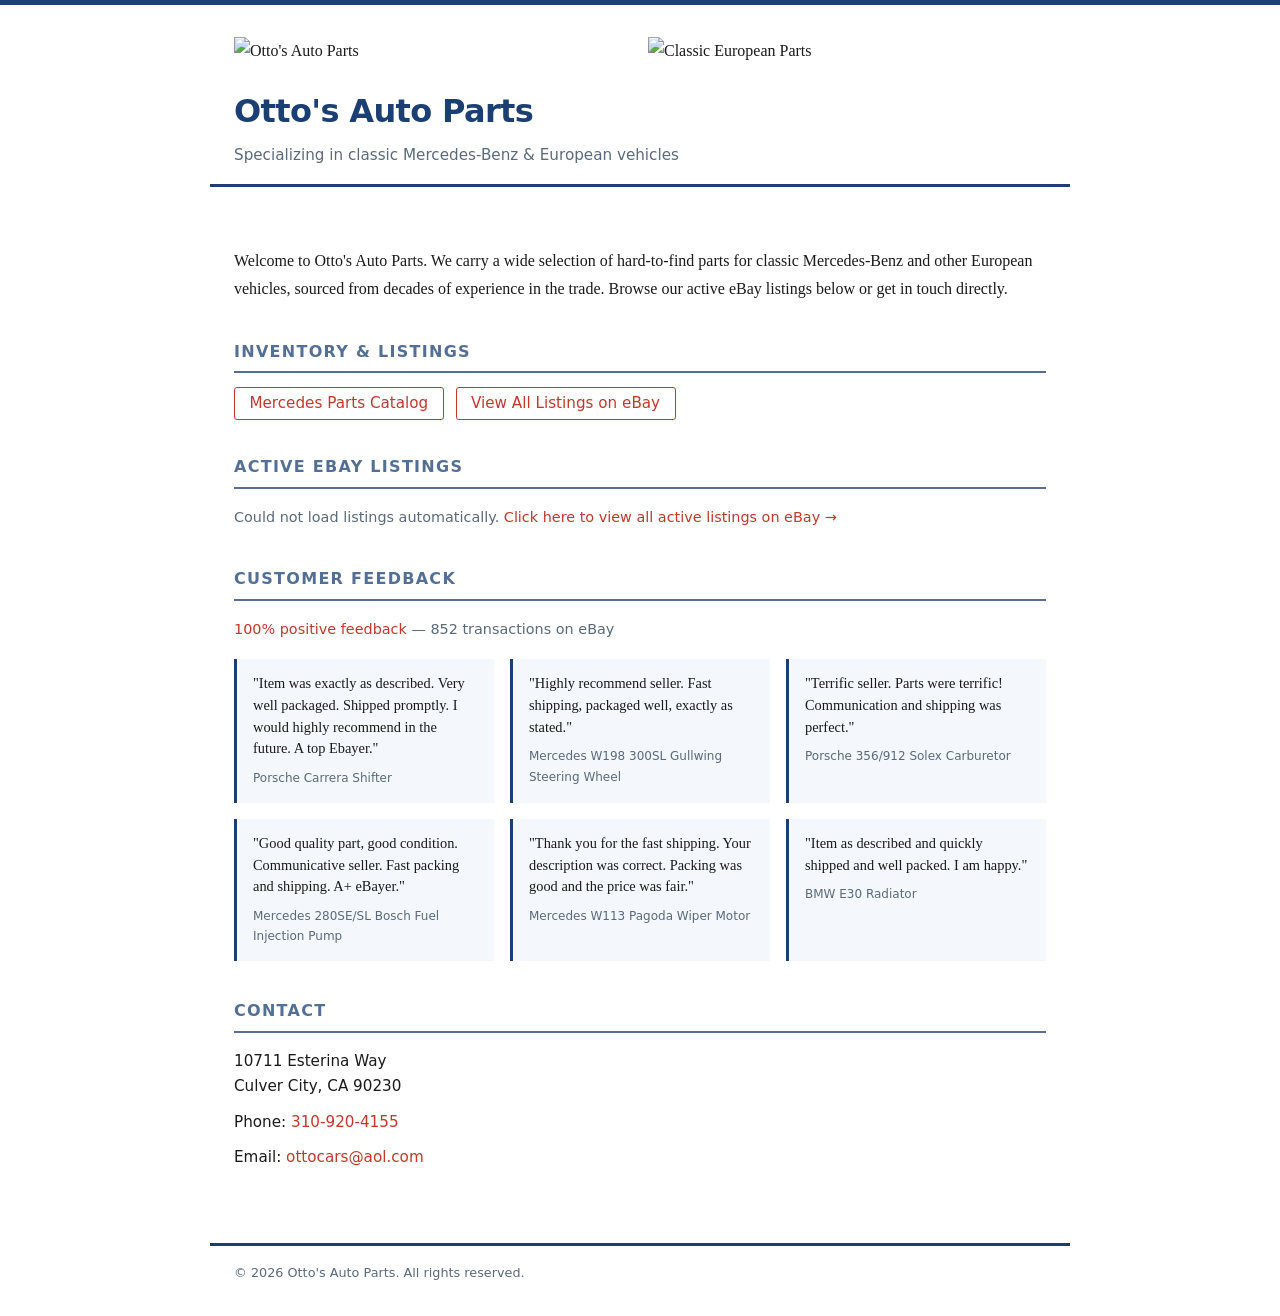
==== index.html @ 3286289e "feat: add eBay customer feedback section with real quotes" ====
<!DOCTYPE html>
<html lang="en">
<head>
  <meta charset="UTF-8" />
  <meta name="viewport" content="width=device-width, initial-scale=1.0" />
  <meta name="description" content="Otto's Auto Parts — Classic Mercedes, BMW, and European parts." />
  <title>Otto's Auto Parts</title>
  <link rel="stylesheet" href="assets/css/style.css" />
</head>
<body>

  <header>
    <div class="header-images">
      <img src="assets/images/welcome-image-1.jpg" alt="Otto's Auto Parts" />
      <img src="assets/images/welcome-image-2.jpg" alt="Classic European Parts" />
    </div>
    <div class="header-text">
      <h1>Otto's Auto Parts</h1>
      <p class="tagline">Specializing in classic Mercedes-Benz &amp; European vehicles</p>
    </div>
  </header>

  <main>

    <section id="about">
      <p>
        Welcome to Otto's Auto Parts. We carry a wide selection of hard-to-find parts
        for classic Mercedes-Benz and other European vehicles, sourced from decades of
        experience in the trade. Browse our active eBay listings below or get in touch directly.
      </p>
    </section>

    <section id="links">
      <h2>Inventory &amp; Listings</h2>
      <ul class="link-list">
        <li>
          <a href="http://2-0-0-0.com/otto/adv/index.html" target="_blank" rel="noopener">
            Mercedes Parts Catalog
          </a>
        </li>
        <li>
          <a href="https://www.ebay.com/str/dino23" target="_blank" rel="noopener">
            View All Listings on eBay
          </a>
        </li>
      </ul>
    </section>

    <section id="ebay-section">
      <h2>Active eBay Listings</h2>
      <div id="ebay-listings">
        <p class="loading">Loading listings…</p>
      </div>
    </section>

    <section id="feedback">
      <h2>Customer Feedback</h2>
      <p class="feedback-meta">
        <a href="https://www.ebay.com/fdbk/feedback_profile/dino23" target="_blank" rel="noopener">
          100% positive feedback
        </a> &mdash; 852 transactions on eBay
      </p>
      <div class="feedback-grid">
        <blockquote>
          <p>"Item was exactly as described. Very well packaged. Shipped promptly. I would highly recommend in the future. A top Ebayer."</p>
          <cite>Porsche Carrera Shifter</cite>
        </blockquote>
        <blockquote>
          <p>"Highly recommend seller. Fast shipping, packaged well, exactly as stated."</p>
          <cite>Mercedes W198 300SL Gullwing Steering Wheel</cite>
        </blockquote>
        <blockquote>
          <p>"Terrific seller. Parts were terrific! Communication and shipping was perfect."</p>
          <cite>Porsche 356/912 Solex Carburetor</cite>
        </blockquote>
        <blockquote>
          <p>"Good quality part, good condition. Communicative seller. Fast packing and shipping. A+ eBayer."</p>
          <cite>Mercedes 280SE/SL Bosch Fuel Injection Pump</cite>
        </blockquote>
        <blockquote>
          <p>"Thank you for the fast shipping. Your description was correct. Packing was good and the price was fair."</p>
          <cite>Mercedes W113 Pagoda Wiper Motor</cite>
        </blockquote>
        <blockquote>
          <p>"Item as described and quickly shipped and well packed. I am happy."</p>
          <cite>BMW E30 Radiator</cite>
        </blockquote>
      </div>
    </section>

    <section id="contact">
      <h2>Contact</h2>
      <address>
        <p>10711 Esterina Way<br />Culver City, CA 90230</p>
        <p>
          Phone: <a href="tel:310-920-4155">310-920-4155</a>
        </p>
        <p>
          Email:
          <!-- Obfuscated to reduce spam harvesting -->
          <a href="#" class="email-link" data-user="ottocars" data-domain="aol.com">
            [enable JavaScript to view email]
          </a>
        </p>
      </address>
    </section>

  </main>

  <footer>
    <p>&copy; <span id="year"></span> Otto's Auto Parts. All rights reserved.</p>
  </footer>

  <script src="assets/js/main.js"></script>
</body>
</html>
---- assets/css/style.css ----
/* ── Variables ──────────────────────────────────────────────── */
:root {
  --color-bg:       #ffffff;
  --color-surface:  #f4f7fb;   /* faint blue tint on cards/surfaces */
  --color-border:   #d8e2ef;
  --color-text:     #1a1a1a;
  --color-muted:    #5a6a7a;
  --color-accent:   #c0392b;   /* red — links, prices, CTAs */
  --color-blue:     #1b3f72;   /* navy blue — structure, headings */
  --color-blue-mid: #2563a8;   /* mid blue — hover states, buttons */
  --font-main:      'Georgia', serif;
  --font-ui:        system-ui, -apple-system, sans-serif;
  --max-width:      860px;
  --spacing:        1.5rem;
}

/* ── Reset ──────────────────────────────────────────────────── */
*, *::before, *::after { box-sizing: border-box; margin: 0; padding: 0; }

/* ── Base ───────────────────────────────────────────────────── */
html { font-size: 16px; scroll-behavior: smooth; }

body {
  font-family: var(--font-main);
  background: var(--color-bg);
  color: var(--color-text);
  line-height: 1.7;
  /* Thin navy top stripe */
  border-top: 5px solid var(--color-blue);
}

/* ── Layout wrapper ─────────────────────────────────────────── */
header, main, footer {
  width: 100%;
  max-width: var(--max-width);
  margin: 0 auto;
  padding: var(--spacing);
}

/* ── Header ─────────────────────────────────────────────────── */
header {
  padding-top: 2rem;
  padding-bottom: 1rem;
  border-bottom: 3px solid var(--color-blue);
}

.header-images {
  display: flex;
  gap: 1rem;
  margin-bottom: 1.25rem;
}

.header-images img {
  width: 50%;
  max-height: 260px;
  object-fit: cover;
  display: block;
}

header h1 {
  font-size: 2rem;
  font-family: var(--font-ui);
  font-weight: 700;
  letter-spacing: -0.02em;
  color: var(--color-blue);
}

.tagline {
  font-family: var(--font-ui);
  color: var(--color-muted);
  font-size: 0.95rem;
  margin-top: 0.25rem;
}

/* ── Sections ───────────────────────────────────────────────── */
main section {
  margin-top: 2.25rem;
}

h2 {
  font-family: var(--font-ui);
  font-size: 1rem;
  font-weight: 600;
  text-transform: uppercase;
  letter-spacing: 0.08em;
  color: var(--color-blue);
  border-bottom: 2px solid var(--color-blue);
  padding-bottom: 0.4rem;
  margin-bottom: 1rem;
  opacity: 0.75;
}

/* ── Links ──────────────────────────────────────────────────── */
a {
  color: var(--color-accent);
  text-decoration: none;
}

a:hover { text-decoration: underline; }

.link-list {
  list-style: none;
  display: flex;
  flex-wrap: wrap;
  gap: 0.75rem;
}

.link-list a {
  font-family: var(--font-ui);
  font-size: 0.95rem;
  border: 1px solid var(--color-accent);
  padding: 0.4rem 0.9rem;
  border-radius: 3px;
  transition: background 0.15s, color 0.15s;
}

.link-list a:hover {
  background: var(--color-accent);
  color: #fff;
  text-decoration: none;
}

/* ── eBay Listings ──────────────────────────────────────────── */
.loading {
  color: var(--color-muted);
  font-family: var(--font-ui);
  font-size: 0.9rem;
}

.listings-grid {
  display: grid;
  grid-template-columns: repeat(auto-fill, minmax(200px, 1fr));
  gap: 1rem;
  margin-top: 0.5rem;
}

.listing-card {
  border: 1px solid var(--color-border);
  background: var(--color-surface);
  display: flex;
  flex-direction: column;
  transition: box-shadow 0.15s;
}

.listing-card:hover { box-shadow: 0 2px 8px rgba(0,0,0,0.1); }

.listing-card img {
  width: 100%;
  aspect-ratio: 4 / 3;
  object-fit: cover;
  display: block;
  background: var(--color-border);
}

.listing-info {
  padding: 0.75rem;
  flex: 1;
  display: flex;
  flex-direction: column;
  gap: 0.3rem;
}

.listing-title {
  font-family: var(--font-ui);
  font-size: 0.85rem;
  line-height: 1.4;
  color: var(--color-text);
  display: -webkit-box;
  -webkit-line-clamp: 3;
  -webkit-box-orient: vertical;
  overflow: hidden;
}

.listing-price {
  font-family: var(--font-ui);
  font-size: 0.95rem;
  font-weight: 600;
  color: var(--color-accent);
  margin-top: auto;
}

.listing-card a.listing-link {
  display: block;
  text-align: center;
  font-family: var(--font-ui);
  font-size: 0.8rem;
  padding: 0.4rem;
  background: var(--color-blue);
  color: #fff;
  text-decoration: none;
  transition: background 0.15s;
}

.listing-card a.listing-link:hover { background: var(--color-blue-mid); }

.listings-error {
  font-family: var(--font-ui);
  font-size: 0.9rem;
  color: var(--color-muted);
}

/* ── Feedback ───────────────────────────────────────────────── */
.feedback-meta {
  font-family: var(--font-ui);
  font-size: 0.9rem;
  color: var(--color-muted);
  margin-bottom: 1.1rem;
}

.feedback-grid {
  display: grid;
  grid-template-columns: repeat(auto-fill, minmax(240px, 1fr));
  gap: 1rem;
}

blockquote {
  background: var(--color-surface);
  border-left: 3px solid var(--color-blue);
  padding: 0.9rem 1rem;
  display: flex;
  flex-direction: column;
  gap: 0.5rem;
}

blockquote p {
  font-size: 0.9rem;
  line-height: 1.5;
  color: var(--color-text);
}

blockquote cite {
  font-family: var(--font-ui);
  font-size: 0.75rem;
  font-style: normal;
  color: var(--color-muted);
}

/* ── Contact ────────────────────────────────────────────────── */
address {
  font-style: normal;
  font-family: var(--font-ui);
  font-size: 0.95rem;
  display: flex;
  flex-direction: column;
  gap: 0.6rem;
}

/* ── Footer ─────────────────────────────────────────────────── */
footer {
  margin-top: 3rem;
  padding-top: 1rem;
  padding-bottom: 2rem;
  border-top: 3px solid var(--color-blue);
  font-family: var(--font-ui);
  font-size: 0.8rem;
  color: var(--color-muted);
}

/* ── Mobile ─────────────────────────────────────────────────── */
@media (max-width: 560px) {
  header h1 { font-size: 1.5rem; }

  .header-images {
    flex-direction: column;
  }

  .header-images img {
    width: 100%;
    max-height: 200px;
  }

  .listings-grid {
    grid-template-columns: repeat(auto-fill, minmax(150px, 1fr));
  }
}
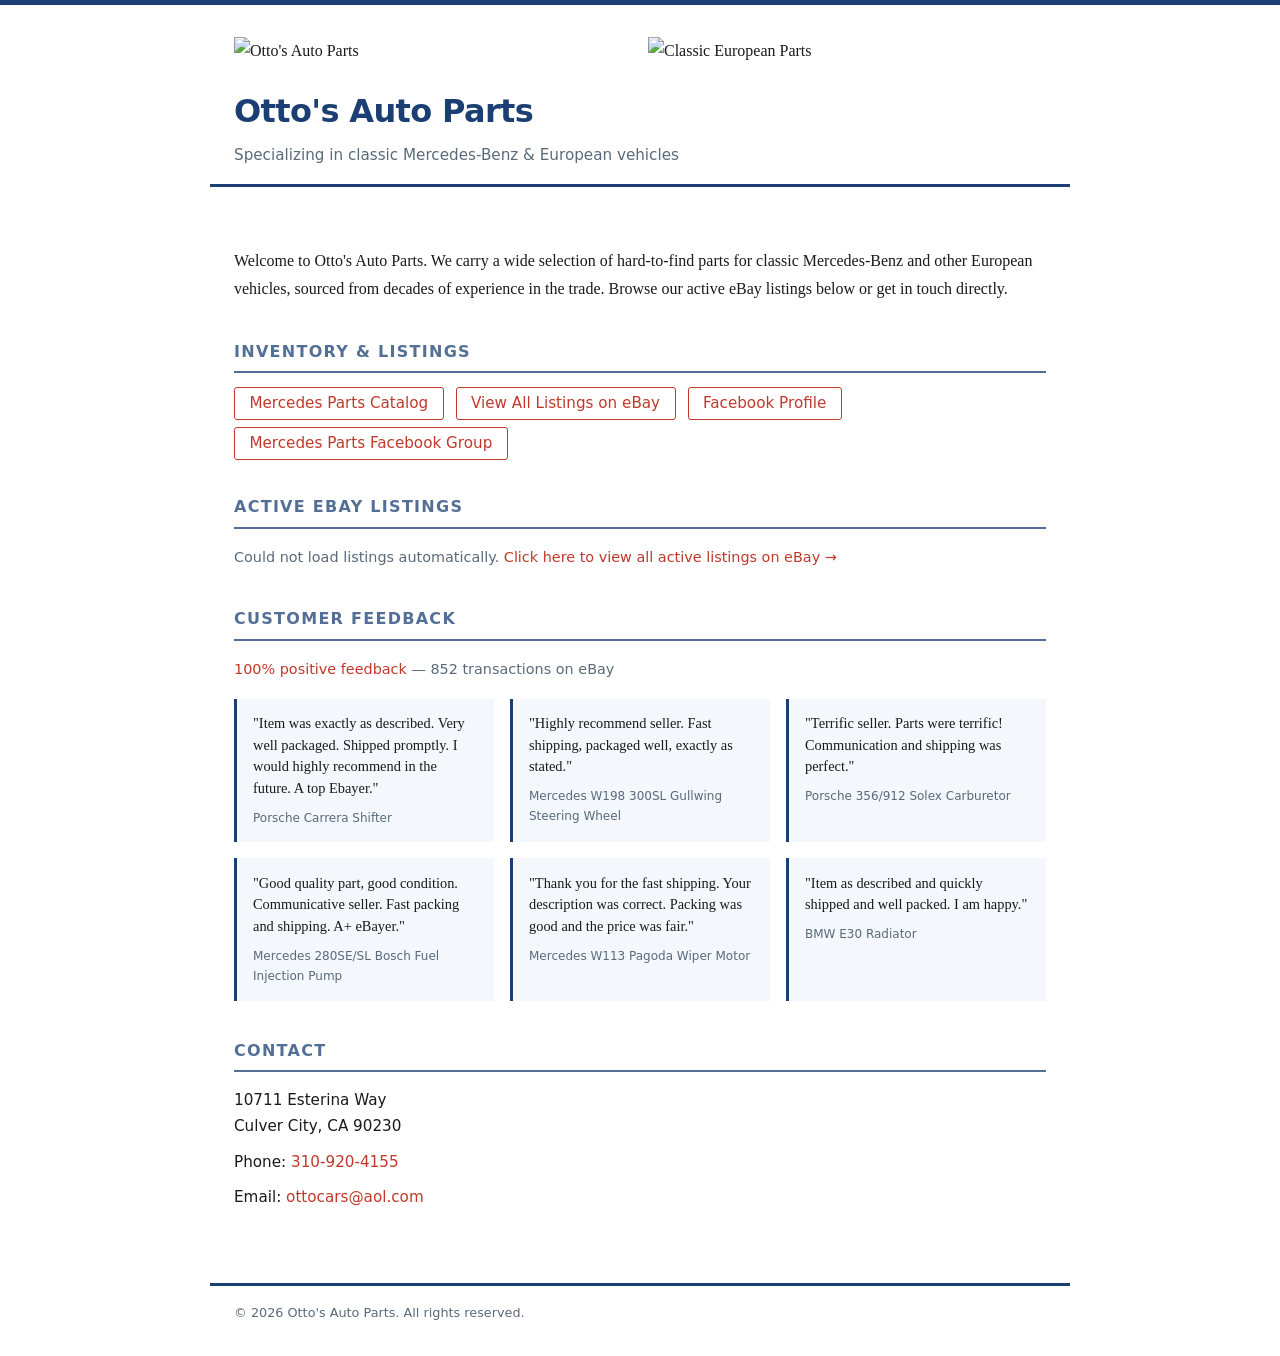
==== commit 5388d3c8: "feat: add Facebook profile and Mercedes parts group links" ====
--- a/index.html
+++ b/index.html
@@ -41,6 +41,16 @@
         <li>
           <a href="https://www.ebay.com/str/dino23" target="_blank" rel="noopener">
             View All Listings on eBay
+          </a>
+        </li>
+        <li>
+          <a href="https://www.facebook.com/otto.althaus" target="_blank" rel="noopener">
+            Facebook Profile
+          </a>
+        </li>
+        <li>
+          <a href="https://www.facebook.com/groups/312096480074544/" target="_blank" rel="noopener">
+            Mercedes Parts Facebook Group
           </a>
         </li>
       </ul>
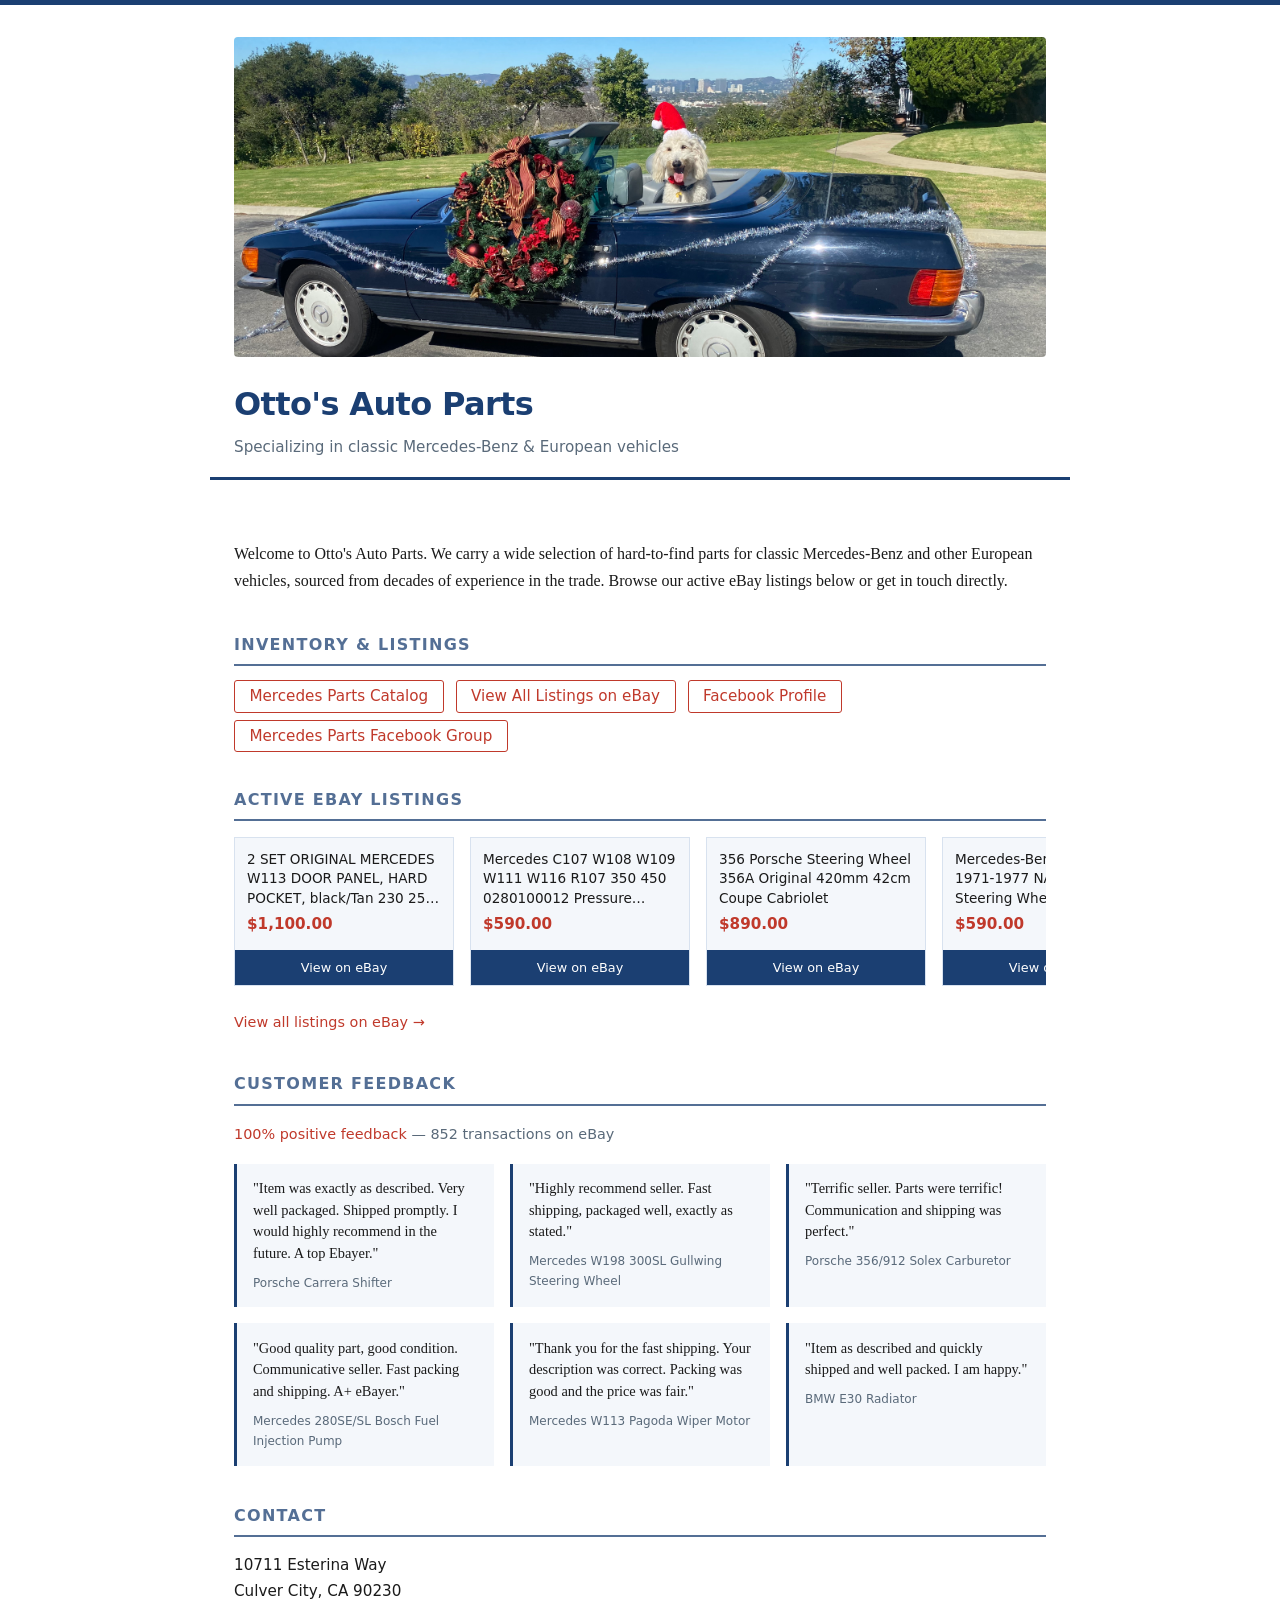
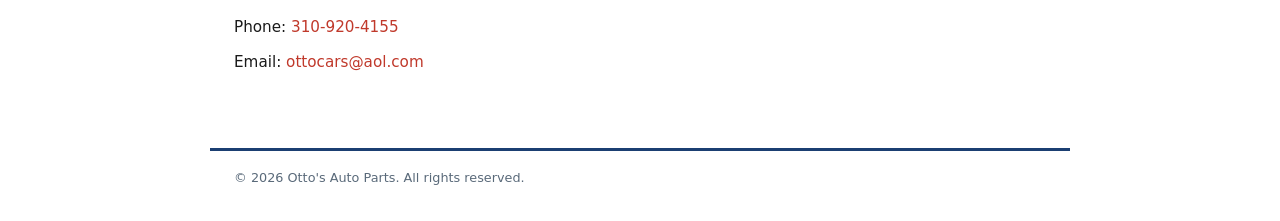
==== commit ea666551: "Updated ebay listings" ====
--- a/index.html
+++ b/index.html
@@ -10,9 +10,8 @@
 <body>
 
   <header>
-    <div class="header-images">
-      <img src="assets/images/welcome-image-1.jpg" alt="Otto's Auto Parts" />
-      <img src="assets/images/welcome-image-2.jpg" alt="Classic European Parts" />
+    <div class="header-banner">
+      <img src="assets/images/banner.jpeg" alt="Classic Mercedes-Benz SL convertible with festive decorations" />
     </div>
     <div class="header-text">
       <h1>Otto's Auto Parts</h1>
--- a/assets/css/style.css
+++ b/assets/css/style.css
@@ -44,16 +44,17 @@
   border-bottom: 3px solid var(--color-blue);
 }
 
-.header-images {
-  display: flex;
-  gap: 1rem;
+.header-banner {
   margin-bottom: 1.25rem;
-}
-
-.header-images img {
-  width: 50%;
-  max-height: 260px;
+  overflow: hidden;
+  border-radius: 4px;
+}
+
+.header-banner img {
+  width: 100%;
+  max-height: 320px;
   object-fit: cover;
+  object-position: center 40%;
   display: block;
 }
 
@@ -127,6 +128,34 @@
   font-size: 0.9rem;
 }
 
+.listings-scroll {
+  display: flex;
+  gap: 1rem;
+  overflow-x: auto;
+  padding-bottom: 0.75rem;
+  margin-top: 0.5rem;
+  scroll-snap-type: x mandatory;
+  -webkit-overflow-scrolling: touch;
+}
+
+.listings-scroll::-webkit-scrollbar {
+  height: 6px;
+}
+
+.listings-scroll::-webkit-scrollbar-track {
+  background: var(--color-surface);
+  border-radius: 3px;
+}
+
+.listings-scroll::-webkit-scrollbar-thumb {
+  background: var(--color-border);
+  border-radius: 3px;
+}
+
+.listings-scroll::-webkit-scrollbar-thumb:hover {
+  background: var(--color-muted);
+}
+
 .listings-grid {
   display: grid;
   grid-template-columns: repeat(auto-fill, minmax(200px, 1fr));
@@ -140,16 +169,28 @@
   display: flex;
   flex-direction: column;
   transition: box-shadow 0.15s;
+  min-width: 200px;
+  max-width: 220px;
+  flex-shrink: 0;
+  scroll-snap-align: start;
 }
 
 .listing-card:hover { box-shadow: 0 2px 8px rgba(0,0,0,0.1); }
 
-.listing-card img {
+.listing-card img,
+.listing-placeholder {
   width: 100%;
   aspect-ratio: 4 / 3;
   object-fit: cover;
-  display: block;
+  display: flex;
+  align-items: center;
+  justify-content: center;
   background: var(--color-border);
+}
+
+.listing-placeholder {
+  color: rgba(255,255,255,0.3);
+  font-size: 2.5rem;
 }
 
 .listing-info {
@@ -260,13 +301,13 @@
 @media (max-width: 560px) {
   header h1 { font-size: 1.5rem; }
 
-  .header-images {
-    flex-direction: column;
+  .header-banner img {
+    max-height: 200px;
   }
 
-  .header-images img {
-    width: 100%;
-    max-height: 200px;
+  .listing-card {
+    min-width: 170px;
+    max-width: 190px;
   }
 
   .listings-grid {
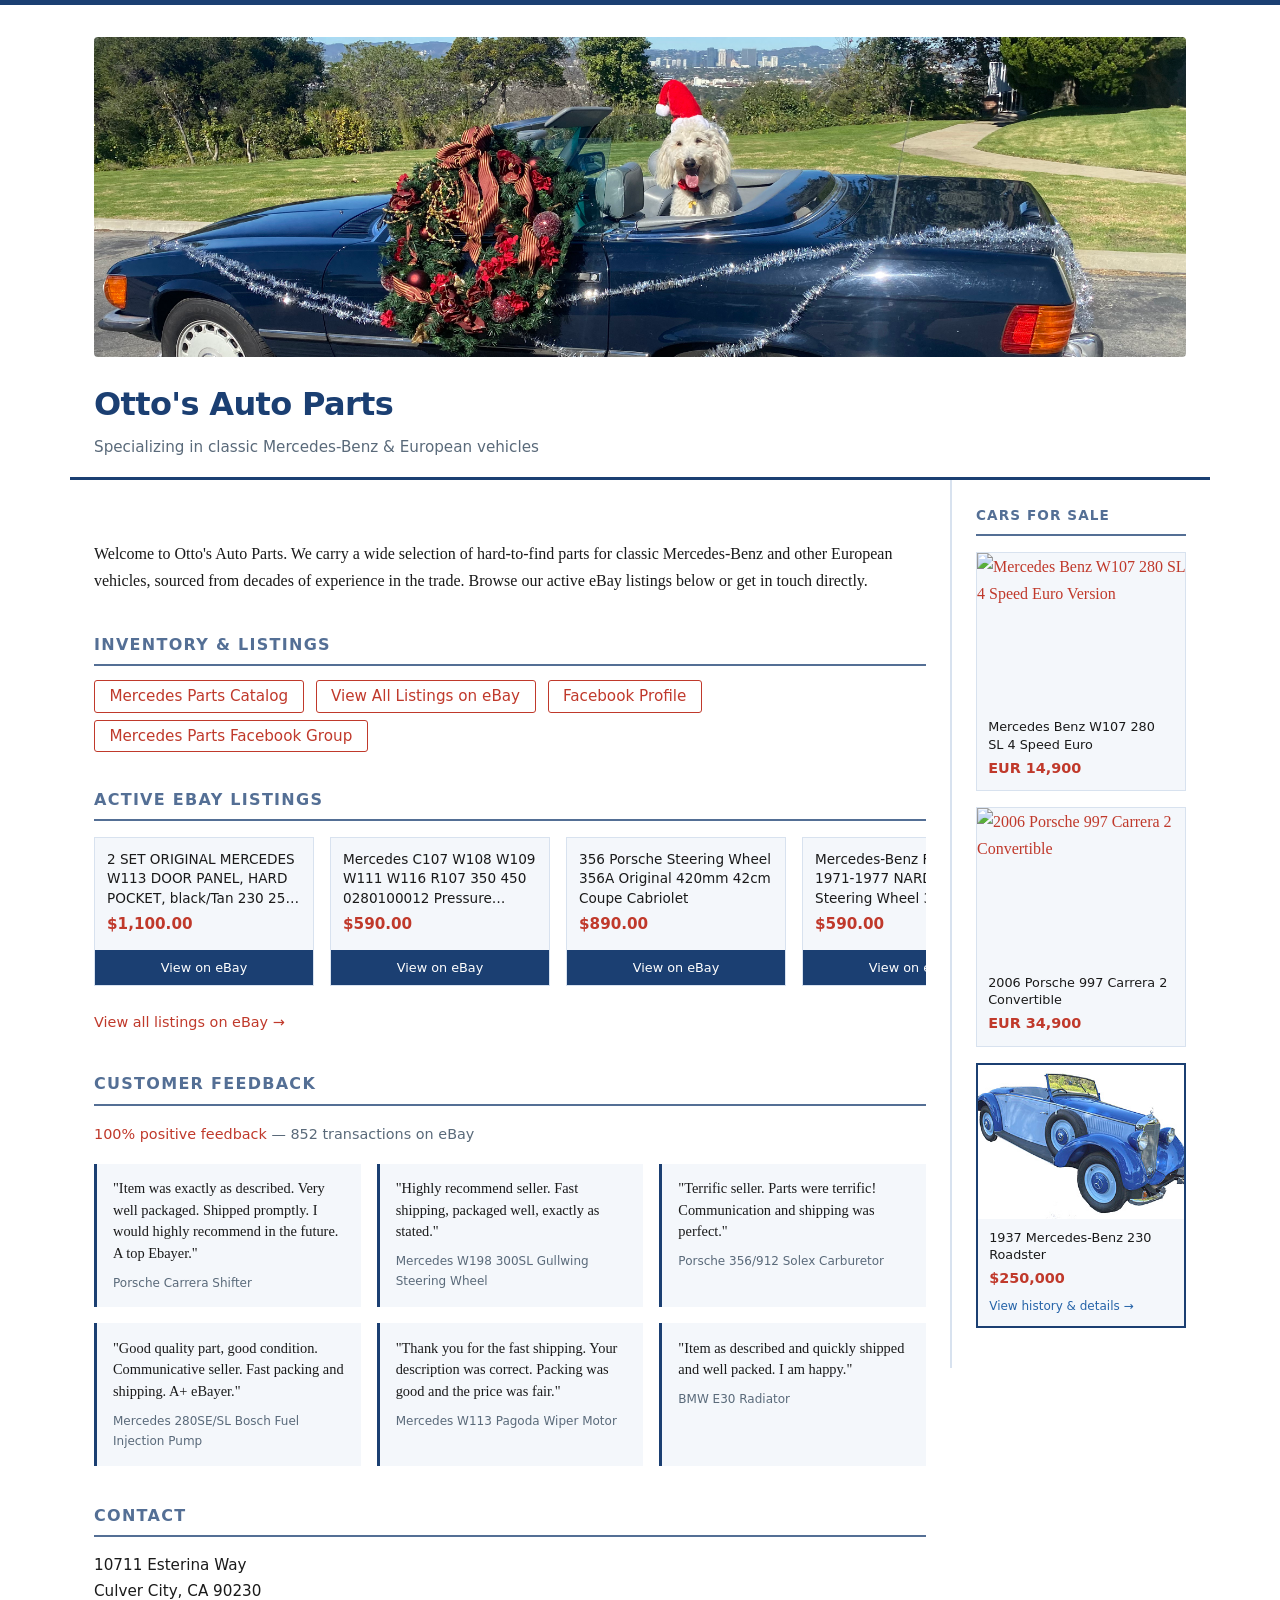
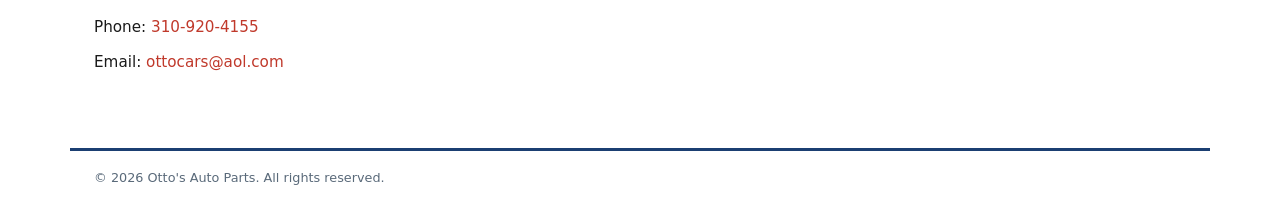
==== commit 1579ef08: "feat: add cars-for-sale side panel and 1937 roadster history page Adds a sticky sidebar featuring th" ====
--- a/index.html
+++ b/index.html
@@ -18,6 +18,8 @@
       <p class="tagline">Specializing in classic Mercedes-Benz &amp; European vehicles</p>
     </div>
   </header>
+
+  <div class="page-layout">
 
   <main>
 
@@ -116,6 +118,40 @@
 
   </main>
 
+  <aside class="cars-panel">
+    <h2>Cars for Sale</h2>
+
+    <a href="https://www.ebay.com/itm/287174780597" target="_blank" rel="noopener" class="car-card">
+      <img src="https://i.ebayimg.com/images/g/zb4AAeSw2q5ot38r/s-l500.jpg"
+           alt="Mercedes Benz W107 280 SL 4 Speed Euro Version" loading="lazy" />
+      <div class="car-info">
+        <span class="car-title">Mercedes Benz W107 280 SL 4 Speed Euro</span>
+        <span class="car-price">EUR 14,900</span>
+      </div>
+    </a>
+
+    <a href="https://www.ebay.com/itm/326764577930" target="_blank" rel="noopener" class="car-card">
+      <img src="https://i.ebayimg.com/images/g/eekAAOSwhB5mwfYj/s-l500.jpg"
+           alt="2006 Porsche 997 Carrera 2 Convertible" loading="lazy" />
+      <div class="car-info">
+        <span class="car-title">2006 Porsche 997 Carrera 2 Convertible</span>
+        <span class="car-price">EUR 34,900</span>
+      </div>
+    </a>
+
+    <a href="roadster.html" class="car-card car-card--featured">
+      <img src="assets/images/230-roadster-1937.jpg"
+           alt="1937 Mercedes-Benz 230 Roadster" loading="lazy" />
+      <div class="car-info">
+        <span class="car-title">1937 Mercedes-Benz 230 Roadster</span>
+        <span class="car-price">$250,000</span>
+        <span class="car-detail">View history &amp; details &rarr;</span>
+      </div>
+    </a>
+  </aside>
+
+  </div><!-- .page-layout -->
+
   <footer>
     <p>&copy; <span id="year"></span> Otto's Auto Parts. All rights reserved.</p>
   </footer>
--- a/assets/css/style.css
+++ b/assets/css/style.css
@@ -30,11 +30,24 @@
 }
 
 /* ── Layout wrapper ─────────────────────────────────────────── */
-header, main, footer {
+header, footer {
   width: 100%;
-  max-width: var(--max-width);
+  max-width: 1140px;
   margin: 0 auto;
   padding: var(--spacing);
+}
+
+main {
+  flex: 1;
+  min-width: 0;
+  padding: var(--spacing);
+}
+
+.page-layout {
+  display: flex;
+  gap: 0;
+  max-width: 1140px;
+  margin: 0 auto;
 }
 
 /* ── Header ─────────────────────────────────────────────────── */
@@ -297,7 +310,118 @@
   color: var(--color-muted);
 }
 
+/* ── Cars Side Panel ────────────────────────────────────────── */
+.cars-panel {
+  width: 260px;
+  flex-shrink: 0;
+  padding: var(--spacing);
+  border-left: 2px solid var(--color-border);
+  align-self: flex-start;
+  position: sticky;
+  top: 0;
+}
+
+.cars-panel h2 {
+  font-family: var(--font-ui);
+  font-size: 0.85rem;
+  font-weight: 600;
+  text-transform: uppercase;
+  letter-spacing: 0.08em;
+  color: var(--color-blue);
+  border-bottom: 2px solid var(--color-blue);
+  padding-bottom: 0.4rem;
+  margin-bottom: 1rem;
+  opacity: 0.75;
+}
+
+.car-card {
+  display: block;
+  border: 1px solid var(--color-border);
+  background: var(--color-surface);
+  margin-bottom: 1rem;
+  text-decoration: none;
+  transition: box-shadow 0.15s;
+}
+
+.car-card:hover {
+  box-shadow: 0 2px 8px rgba(0,0,0,0.12);
+  text-decoration: none;
+}
+
+.car-card img {
+  width: 100%;
+  aspect-ratio: 4 / 3;
+  object-fit: cover;
+  display: block;
+}
+
+.car-info {
+  padding: 0.6rem 0.7rem;
+  display: flex;
+  flex-direction: column;
+  gap: 0.2rem;
+}
+
+.car-title {
+  font-family: var(--font-ui);
+  font-size: 0.8rem;
+  line-height: 1.35;
+  color: var(--color-text);
+  display: -webkit-box;
+  -webkit-line-clamp: 2;
+  -webkit-box-orient: vertical;
+  overflow: hidden;
+}
+
+.car-price {
+  font-family: var(--font-ui);
+  font-size: 0.9rem;
+  font-weight: 600;
+  color: var(--color-accent);
+}
+
+.car-detail {
+  font-family: var(--font-ui);
+  font-size: 0.75rem;
+  color: var(--color-blue-mid);
+  margin-top: 0.1rem;
+}
+
+.car-card--featured {
+  border-color: var(--color-blue);
+  border-width: 2px;
+}
+
 /* ── Mobile ─────────────────────────────────────────────────── */
+@media (max-width: 860px) {
+  .page-layout {
+    flex-direction: column;
+  }
+
+  .cars-panel {
+    width: 100%;
+    border-left: none;
+    border-top: 2px solid var(--color-border);
+    position: static;
+  }
+
+  .cars-panel h2 {
+    margin-top: 0;
+  }
+
+  .car-cards-row {
+    display: flex;
+    gap: 1rem;
+    overflow-x: auto;
+    -webkit-overflow-scrolling: touch;
+  }
+
+  .car-card {
+    min-width: 200px;
+    flex-shrink: 0;
+  }
+}
+
 @media (max-width: 560px) {
   header h1 { font-size: 1.5rem; }
 
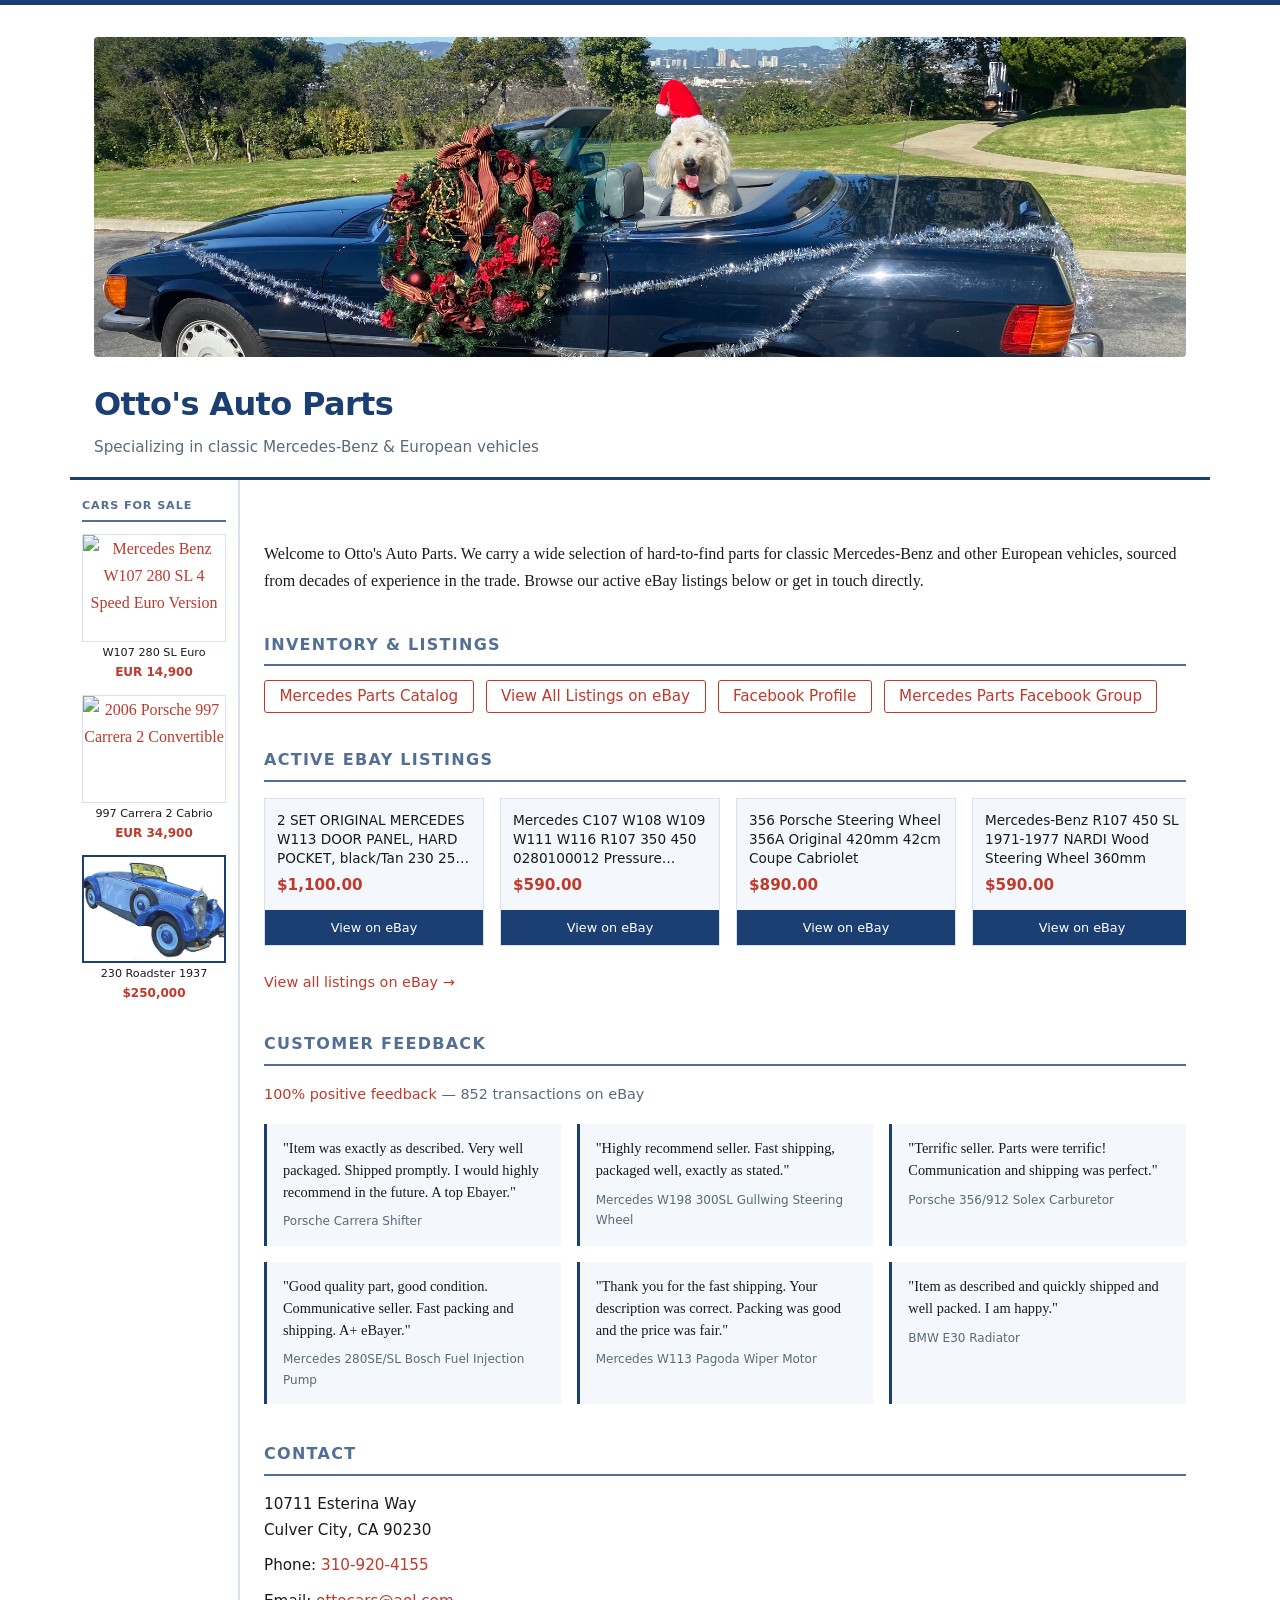
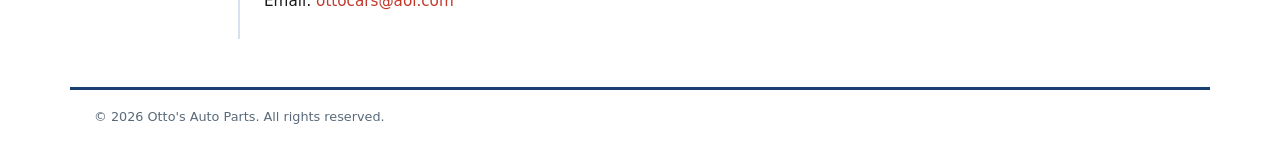
==== commit 1ea78bec: "fix: move cars panel to left column, match template layout Repositions the cars-for-sale sidebar to " ====
--- a/index.html
+++ b/index.html
@@ -20,6 +20,31 @@
   </header>
 
   <div class="page-layout">
+
+  <aside class="cars-panel">
+    <h2>Cars for Sale</h2>
+
+    <a href="https://www.ebay.com/itm/287174780597" target="_blank" rel="noopener" class="car-card">
+      <img src="https://i.ebayimg.com/images/g/zb4AAeSw2q5ot38r/s-l500.jpg"
+           alt="Mercedes Benz W107 280 SL 4 Speed Euro Version" loading="lazy" />
+      <span class="car-title">W107 280 SL Euro</span>
+      <span class="car-price">EUR 14,900</span>
+    </a>
+
+    <a href="https://www.ebay.com/itm/326764577930" target="_blank" rel="noopener" class="car-card">
+      <img src="https://i.ebayimg.com/images/g/eekAAOSwhB5mwfYj/s-l500.jpg"
+           alt="2006 Porsche 997 Carrera 2 Convertible" loading="lazy" />
+      <span class="car-title">997 Carrera 2 Cabrio</span>
+      <span class="car-price">EUR 34,900</span>
+    </a>
+
+    <a href="roadster.html" class="car-card car-card--featured">
+      <img src="assets/images/230-roadster-1937.jpg"
+           alt="1937 Mercedes-Benz 230 Roadster" loading="lazy" />
+      <span class="car-title">230 Roadster 1937</span>
+      <span class="car-price">$250,000</span>
+    </a>
+  </aside>
 
   <main>
 
@@ -118,38 +143,6 @@
 
   </main>
 
-  <aside class="cars-panel">
-    <h2>Cars for Sale</h2>
-
-    <a href="https://www.ebay.com/itm/287174780597" target="_blank" rel="noopener" class="car-card">
-      <img src="https://i.ebayimg.com/images/g/zb4AAeSw2q5ot38r/s-l500.jpg"
-           alt="Mercedes Benz W107 280 SL 4 Speed Euro Version" loading="lazy" />
-      <div class="car-info">
-        <span class="car-title">Mercedes Benz W107 280 SL 4 Speed Euro</span>
-        <span class="car-price">EUR 14,900</span>
-      </div>
-    </a>
-
-    <a href="https://www.ebay.com/itm/326764577930" target="_blank" rel="noopener" class="car-card">
-      <img src="https://i.ebayimg.com/images/g/eekAAOSwhB5mwfYj/s-l500.jpg"
-           alt="2006 Porsche 997 Carrera 2 Convertible" loading="lazy" />
-      <div class="car-info">
-        <span class="car-title">2006 Porsche 997 Carrera 2 Convertible</span>
-        <span class="car-price">EUR 34,900</span>
-      </div>
-    </a>
-
-    <a href="roadster.html" class="car-card car-card--featured">
-      <img src="assets/images/230-roadster-1937.jpg"
-           alt="1937 Mercedes-Benz 230 Roadster" loading="lazy" />
-      <div class="car-info">
-        <span class="car-title">1937 Mercedes-Benz 230 Roadster</span>
-        <span class="car-price">$250,000</span>
-        <span class="car-detail">View history &amp; details &rarr;</span>
-      </div>
-    </a>
-  </aside>
-
   </div><!-- .page-layout -->
 
   <footer>
--- a/assets/css/style.css
+++ b/assets/css/style.css
@@ -310,41 +310,38 @@
   color: var(--color-muted);
 }
 
-/* ── Cars Side Panel ────────────────────────────────────────── */
+/* ── Cars Side Panel (left column) ──────────────────────────── */
 .cars-panel {
-  width: 260px;
+  width: 170px;
   flex-shrink: 0;
-  padding: var(--spacing);
-  border-left: 2px solid var(--color-border);
-  align-self: flex-start;
-  position: sticky;
-  top: 0;
+  padding: 1rem 0.75rem;
+  border-right: 2px solid var(--color-border);
+  align-self: stretch;
 }
 
 .cars-panel h2 {
   font-family: var(--font-ui);
-  font-size: 0.85rem;
+  font-size: 0.7rem;
   font-weight: 600;
   text-transform: uppercase;
   letter-spacing: 0.08em;
   color: var(--color-blue);
   border-bottom: 2px solid var(--color-blue);
-  padding-bottom: 0.4rem;
-  margin-bottom: 1rem;
+  padding-bottom: 0.3rem;
+  margin-bottom: 0.75rem;
   opacity: 0.75;
 }
 
 .car-card {
   display: block;
-  border: 1px solid var(--color-border);
-  background: var(--color-surface);
-  margin-bottom: 1rem;
+  margin-bottom: 0.75rem;
   text-decoration: none;
-  transition: box-shadow 0.15s;
+  text-align: center;
+  transition: opacity 0.15s;
 }
 
 .car-card:hover {
-  box-shadow: 0 2px 8px rgba(0,0,0,0.12);
+  opacity: 0.8;
   text-decoration: none;
 }
 
@@ -353,41 +350,28 @@
   aspect-ratio: 4 / 3;
   object-fit: cover;
   display: block;
-}
-
-.car-info {
-  padding: 0.6rem 0.7rem;
-  display: flex;
-  flex-direction: column;
-  gap: 0.2rem;
+  border: 1px solid var(--color-border);
 }
 
 .car-title {
-  font-family: var(--font-ui);
-  font-size: 0.8rem;
-  line-height: 1.35;
+  display: block;
+  font-family: var(--font-ui);
+  font-size: 0.7rem;
+  line-height: 1.3;
   color: var(--color-text);
-  display: -webkit-box;
-  -webkit-line-clamp: 2;
-  -webkit-box-orient: vertical;
-  overflow: hidden;
+  margin-top: 0.25rem;
 }
 
 .car-price {
-  font-family: var(--font-ui);
-  font-size: 0.9rem;
+  display: block;
+  font-family: var(--font-ui);
+  font-size: 0.75rem;
   font-weight: 600;
   color: var(--color-accent);
-}
-
-.car-detail {
-  font-family: var(--font-ui);
-  font-size: 0.75rem;
-  color: var(--color-blue-mid);
   margin-top: 0.1rem;
 }
 
-.car-card--featured {
+.car-card--featured img {
   border-color: var(--color-blue);
   border-width: 2px;
 }
@@ -400,25 +384,23 @@
 
   .cars-panel {
     width: 100%;
-    border-left: none;
-    border-top: 2px solid var(--color-border);
-    position: static;
+    border-right: none;
+    border-bottom: 2px solid var(--color-border);
+    display: flex;
+    flex-wrap: wrap;
+    gap: 0.75rem;
+    align-items: flex-start;
+    padding: 1rem var(--spacing);
   }
 
   .cars-panel h2 {
-    margin-top: 0;
-  }
-
-  .car-cards-row {
-    display: flex;
-    gap: 1rem;
-    overflow-x: auto;
-    -webkit-overflow-scrolling: touch;
+    width: 100%;
+    margin-bottom: 0.25rem;
   }
 
   .car-card {
-    min-width: 200px;
-    flex-shrink: 0;
+    width: 120px;
+    margin-bottom: 0;
   }
 }
 
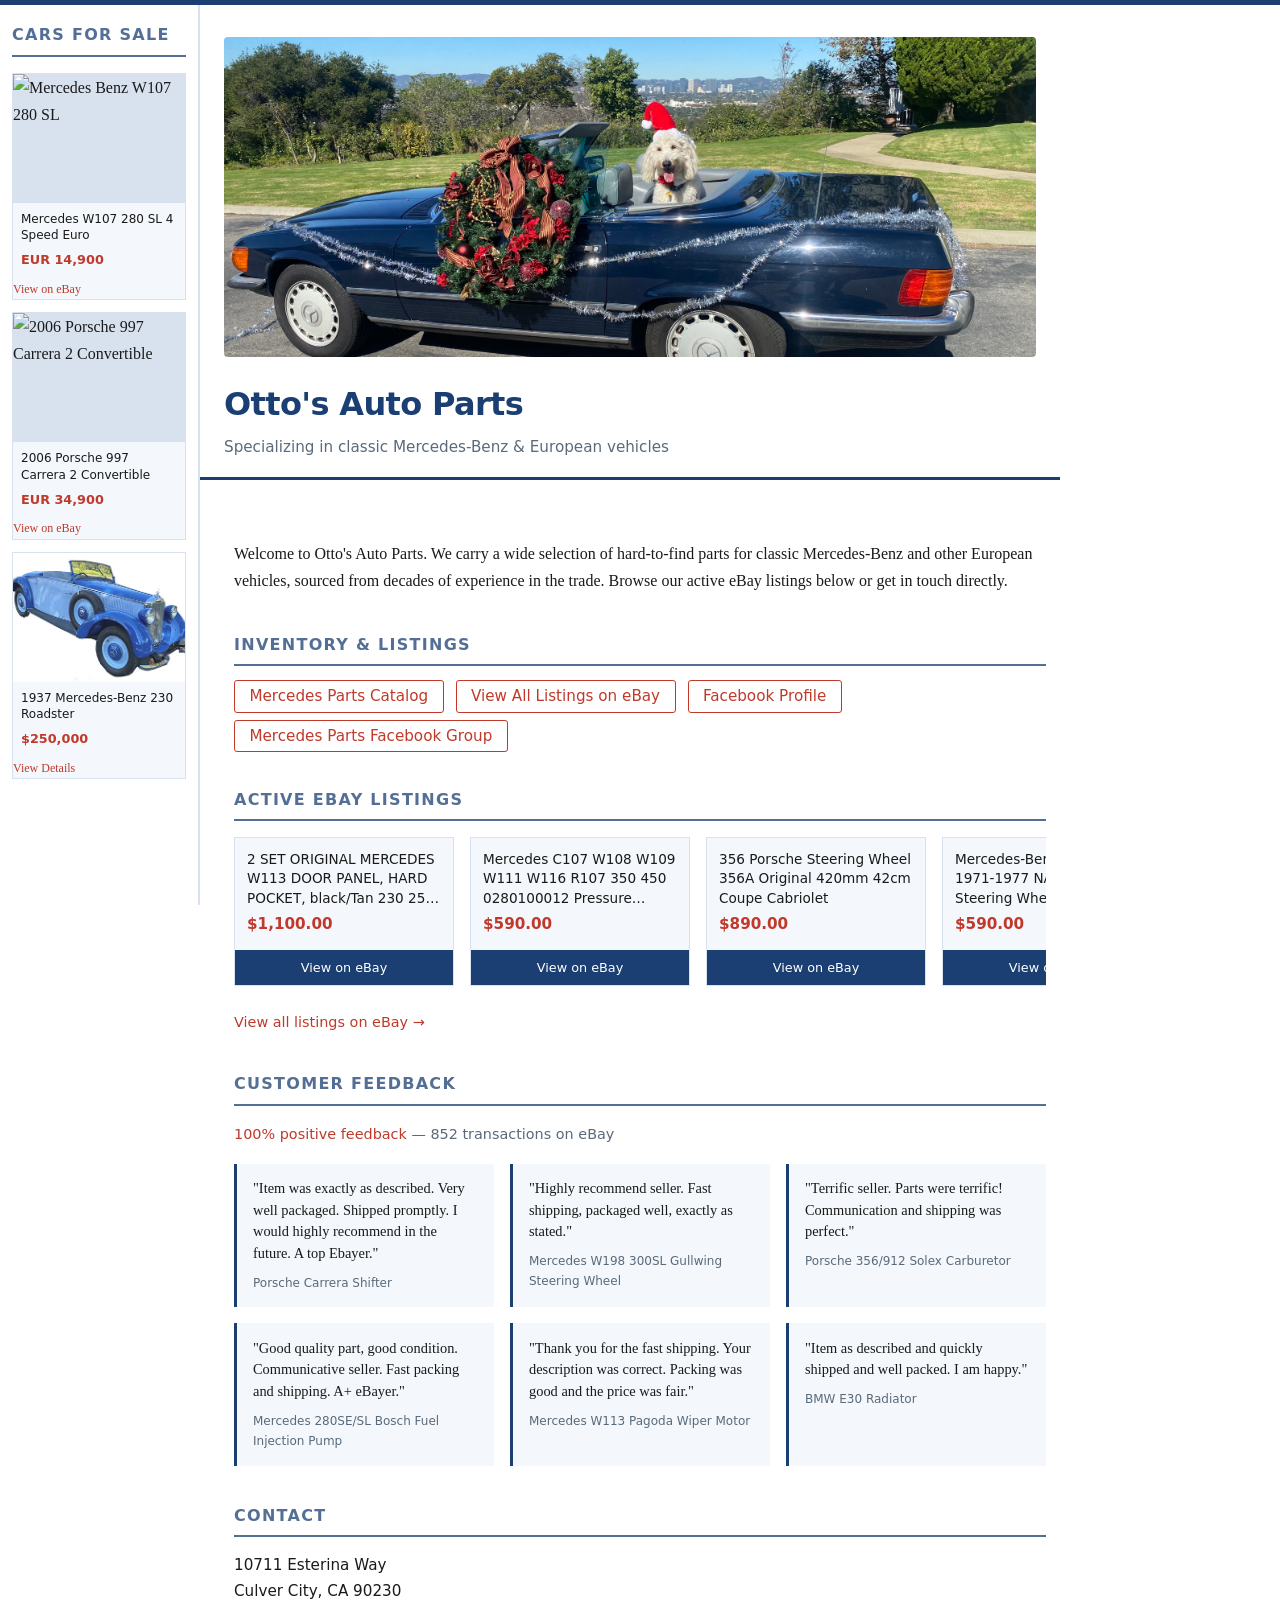
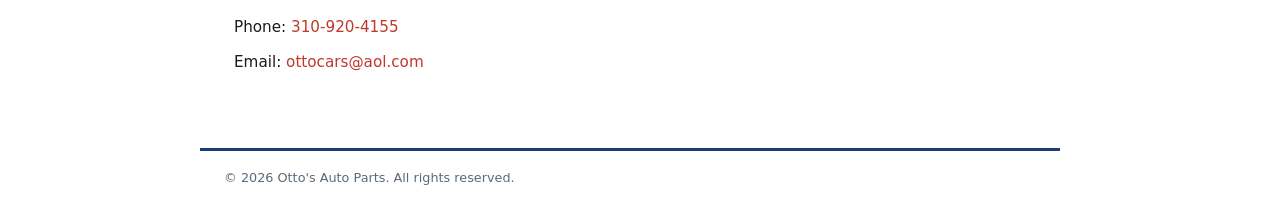
==== commit da392b26: "fix: restyle cars panel as fixed left column with listing-card design Panel is now position:fixed on" ====
--- a/index.html
+++ b/index.html
@@ -19,31 +19,38 @@
     </div>
   </header>
 
-  <div class="page-layout">
-
   <aside class="cars-panel">
     <h2>Cars for Sale</h2>
 
-    <a href="https://www.ebay.com/itm/287174780597" target="_blank" rel="noopener" class="car-card">
+    <article class="car-card">
       <img src="https://i.ebayimg.com/images/g/zb4AAeSw2q5ot38r/s-l500.jpg"
-           alt="Mercedes Benz W107 280 SL 4 Speed Euro Version" loading="lazy" />
-      <span class="car-title">W107 280 SL Euro</span>
-      <span class="car-price">EUR 14,900</span>
-    </a>
+           alt="Mercedes Benz W107 280 SL" loading="lazy" />
+      <div class="listing-info">
+        <span class="listing-title">Mercedes W107 280 SL 4 Speed Euro</span>
+        <span class="listing-price">EUR 14,900</span>
+      </div>
+      <a class="listing-link" href="https://www.ebay.com/itm/287174780597" target="_blank" rel="noopener">View on eBay</a>
+    </article>
 
-    <a href="https://www.ebay.com/itm/326764577930" target="_blank" rel="noopener" class="car-card">
+    <article class="car-card">
       <img src="https://i.ebayimg.com/images/g/eekAAOSwhB5mwfYj/s-l500.jpg"
            alt="2006 Porsche 997 Carrera 2 Convertible" loading="lazy" />
-      <span class="car-title">997 Carrera 2 Cabrio</span>
-      <span class="car-price">EUR 34,900</span>
-    </a>
+      <div class="listing-info">
+        <span class="listing-title">2006 Porsche 997 Carrera 2 Convertible</span>
+        <span class="listing-price">EUR 34,900</span>
+      </div>
+      <a class="listing-link" href="https://www.ebay.com/itm/326764577930" target="_blank" rel="noopener">View on eBay</a>
+    </article>
 
-    <a href="roadster.html" class="car-card car-card--featured">
+    <article class="car-card">
       <img src="assets/images/230-roadster-1937.jpg"
            alt="1937 Mercedes-Benz 230 Roadster" loading="lazy" />
-      <span class="car-title">230 Roadster 1937</span>
-      <span class="car-price">$250,000</span>
-    </a>
+      <div class="listing-info">
+        <span class="listing-title">1937 Mercedes-Benz 230 Roadster</span>
+        <span class="listing-price">$250,000</span>
+      </div>
+      <a class="listing-link" href="roadster.html">View Details</a>
+    </article>
   </aside>
 
   <main>
@@ -143,8 +150,6 @@
 
   </main>
 
-  </div><!-- .page-layout -->
-
   <footer>
     <p>&copy; <span id="year"></span> Otto's Auto Parts. All rights reserved.</p>
   </footer>
--- a/assets/css/style.css
+++ b/assets/css/style.css
@@ -30,24 +30,11 @@
 }
 
 /* ── Layout wrapper ─────────────────────────────────────────── */
-header, footer {
+header, main, footer {
   width: 100%;
-  max-width: 1140px;
+  max-width: var(--max-width);
   margin: 0 auto;
   padding: var(--spacing);
-}
-
-main {
-  flex: 1;
-  min-width: 0;
-  padding: var(--spacing);
-}
-
-.page-layout {
-  display: flex;
-  gap: 0;
-  max-width: 1140px;
-  margin: 0 auto;
 }
 
 /* ── Header ─────────────────────────────────────────────────── */
@@ -310,97 +297,83 @@
   color: var(--color-muted);
 }
 
-/* ── Cars Side Panel (left column) ──────────────────────────── */
+/* ── Cars Side Panel (fixed left column) ────────────────────── */
 .cars-panel {
-  width: 170px;
-  flex-shrink: 0;
+  position: fixed;
+  left: 0;
+  top: 5px; /* below the navy top stripe */
+  width: 200px;
+  height: 100vh;
+  overflow-y: auto;
   padding: 1rem 0.75rem;
+  background: var(--color-bg);
   border-right: 2px solid var(--color-border);
-  align-self: stretch;
-}
-
-.cars-panel h2 {
-  font-family: var(--font-ui);
-  font-size: 0.7rem;
-  font-weight: 600;
-  text-transform: uppercase;
-  letter-spacing: 0.08em;
-  color: var(--color-blue);
-  border-bottom: 2px solid var(--color-blue);
-  padding-bottom: 0.3rem;
+  z-index: 10;
+}
+
+/* Offset everything else to make room for the fixed panel */
+header, .page-layout, footer {
+  margin-left: 200px;
+}
+
+.car-card {
+  border: 1px solid var(--color-border);
+  background: var(--color-surface);
+  display: flex;
+  flex-direction: column;
+  transition: box-shadow 0.15s;
   margin-bottom: 0.75rem;
-  opacity: 0.75;
-}
-
-.car-card {
-  display: block;
-  margin-bottom: 0.75rem;
-  text-decoration: none;
-  text-align: center;
-  transition: opacity 0.15s;
-}
-
-.car-card:hover {
-  opacity: 0.8;
-  text-decoration: none;
-}
+}
+
+.car-card:hover { box-shadow: 0 2px 8px rgba(0,0,0,0.1); }
 
 .car-card img {
   width: 100%;
   aspect-ratio: 4 / 3;
   object-fit: cover;
   display: block;
-  border: 1px solid var(--color-border);
-}
-
-.car-title {
-  display: block;
-  font-family: var(--font-ui);
-  font-size: 0.7rem;
-  line-height: 1.3;
-  color: var(--color-text);
-  margin-top: 0.25rem;
-}
-
-.car-price {
-  display: block;
-  font-family: var(--font-ui);
-  font-size: 0.75rem;
-  font-weight: 600;
-  color: var(--color-accent);
-  margin-top: 0.1rem;
-}
-
-.car-card--featured img {
-  border-color: var(--color-blue);
-  border-width: 2px;
-}
+  background: var(--color-border);
+}
+
+/* Reuse .listing-info, .listing-title, .listing-price, .listing-link
+   from the eBay cards — they're already styled globally */
+.car-card .listing-info { padding: 0.5rem; }
+.car-card .listing-title { font-size: 0.75rem; -webkit-line-clamp: 2; }
+.car-card .listing-price { font-size: 0.8rem; }
+.car-card .listing-link { font-size: 0.75rem; }
 
 /* ── Mobile ─────────────────────────────────────────────────── */
-@media (max-width: 860px) {
-  .page-layout {
-    flex-direction: column;
-  }
-
+@media (max-width: 960px) {
   .cars-panel {
+    position: static;
     width: 100%;
+    height: auto;
+    overflow-y: visible;
     border-right: none;
     border-bottom: 2px solid var(--color-border);
     display: flex;
-    flex-wrap: wrap;
+    flex-wrap: nowrap;
     gap: 0.75rem;
-    align-items: flex-start;
     padding: 1rem var(--spacing);
+    overflow-x: auto;
+    -webkit-overflow-scrolling: touch;
+    scroll-snap-type: x mandatory;
   }
 
   .cars-panel h2 {
-    width: 100%;
-    margin-bottom: 0.25rem;
+    display: none;
   }
 
   .car-card {
-    width: 120px;
+    min-width: 180px;
+    max-width: 200px;
+    flex-shrink: 0;
     margin-bottom: 0;
+    scroll-snap-align: start;
+  }
+
+  header, main, footer {
+    margin-left: 0;
   }
 }
 
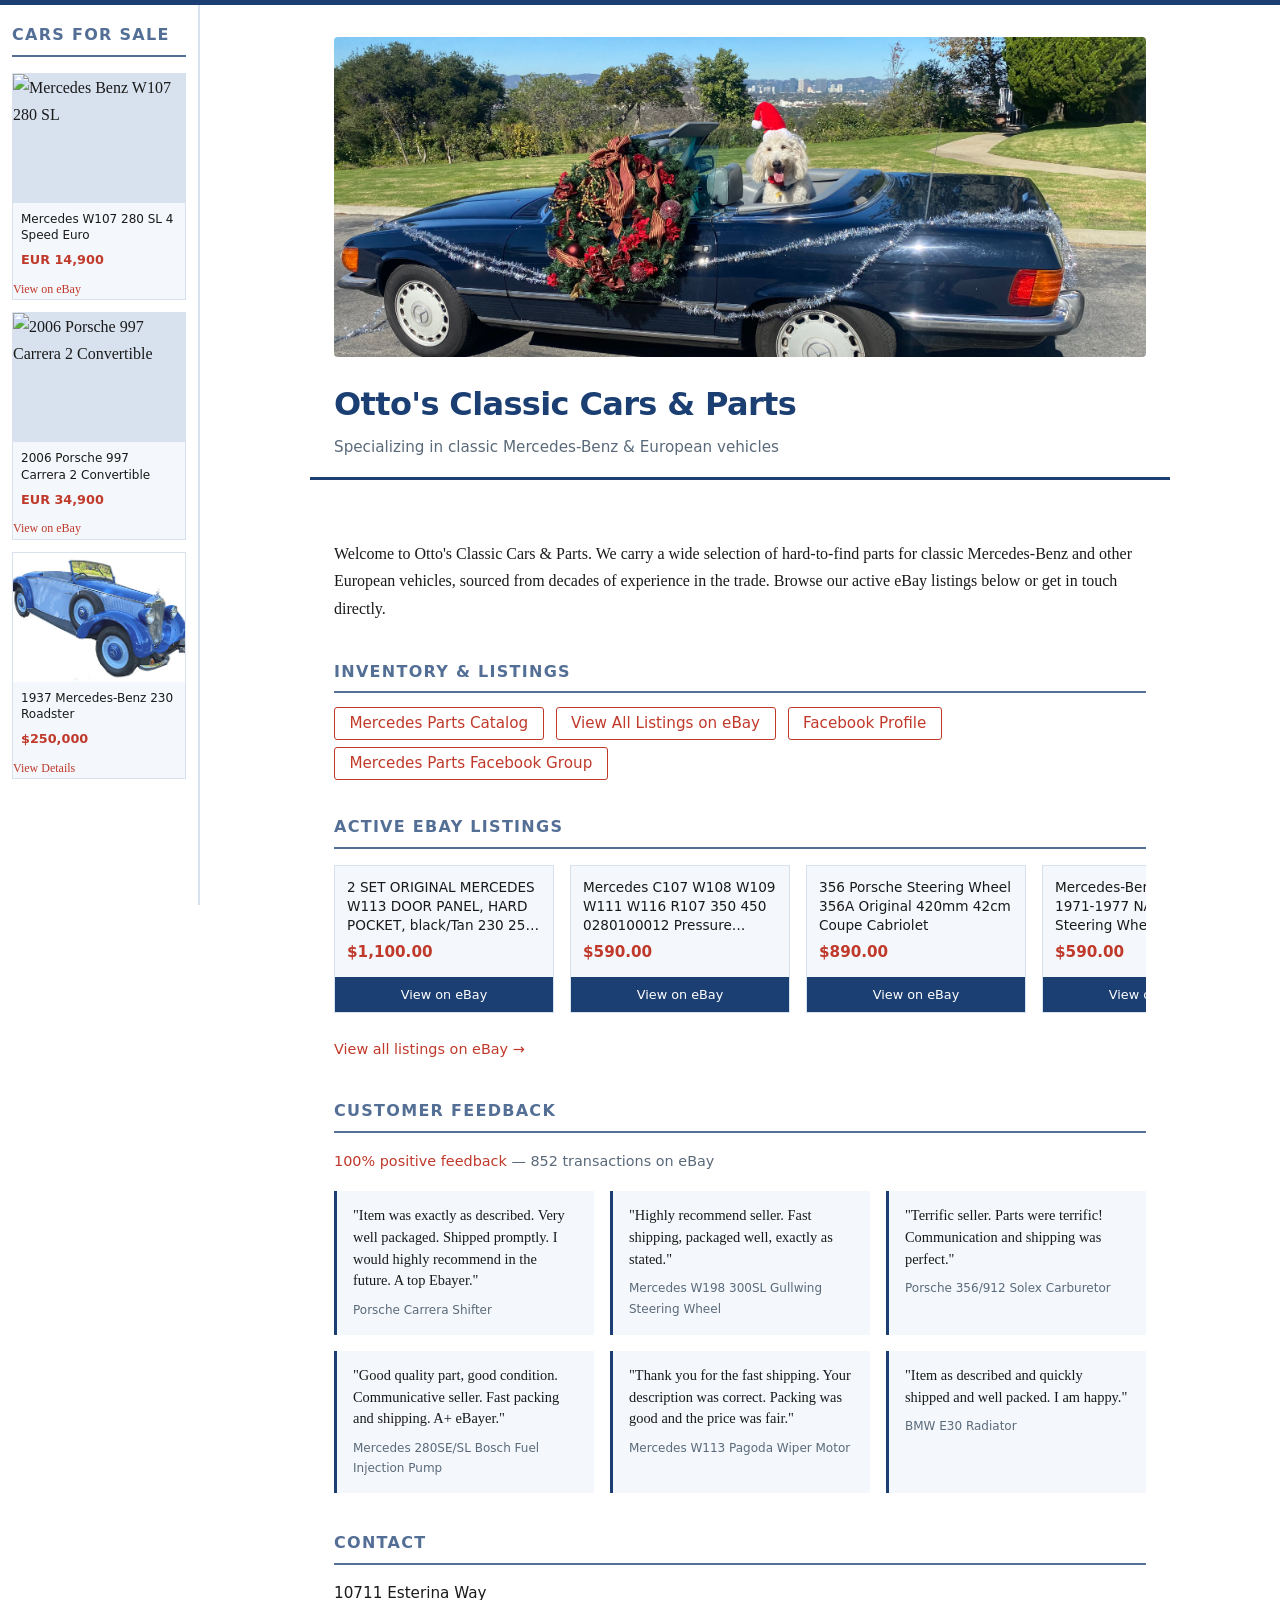
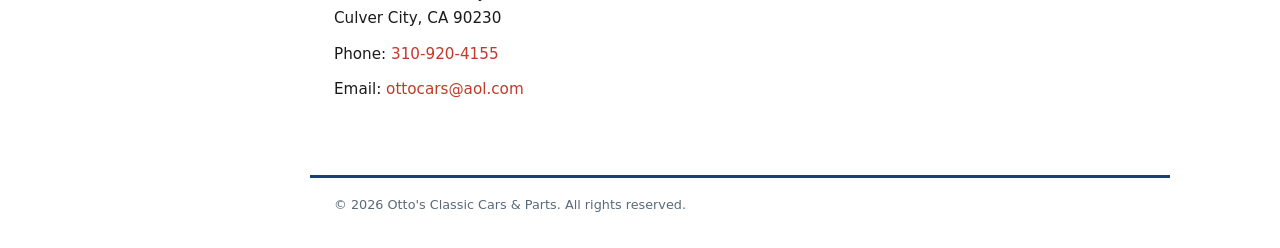
==== commit ceb0960f: "Header" ====
--- a/index.html
+++ b/index.html
@@ -3,8 +3,8 @@
 <head>
   <meta charset="UTF-8" />
   <meta name="viewport" content="width=device-width, initial-scale=1.0" />
-  <meta name="description" content="Otto's Auto Parts — Classic Mercedes, BMW, and European parts." />
-  <title>Otto's Auto Parts</title>
+  <meta name="description" content="Otto's Classic Cars & Parts — Classic Mercedes, BMW, and European parts." />
+  <title>Otto's Classic Cars & Parts</title>
   <link rel="stylesheet" href="assets/css/style.css" />
 </head>
 <body>
@@ -14,7 +14,7 @@
       <img src="assets/images/banner.jpeg" alt="Classic Mercedes-Benz SL convertible with festive decorations" />
     </div>
     <div class="header-text">
-      <h1>Otto's Auto Parts</h1>
+      <h1>Otto's Classic Cars & Parts</h1>
       <p class="tagline">Specializing in classic Mercedes-Benz &amp; European vehicles</p>
     </div>
   </header>
@@ -57,7 +57,7 @@
 
     <section id="about">
       <p>
-        Welcome to Otto's Auto Parts. We carry a wide selection of hard-to-find parts
+        Welcome to Otto's Classic Cars & Parts. We carry a wide selection of hard-to-find parts
         for classic Mercedes-Benz and other European vehicles, sourced from decades of
         experience in the trade. Browse our active eBay listings below or get in touch directly.
       </p>
@@ -151,7 +151,7 @@
   </main>
 
   <footer>
-    <p>&copy; <span id="year"></span> Otto's Auto Parts. All rights reserved.</p>
+    <p>&copy; <span id="year"></span> Otto's Classic Cars & Parts. All rights reserved.</p>
   </footer>
 
   <script src="assets/js/main.js"></script>
--- a/assets/css/style.css
+++ b/assets/css/style.css
@@ -312,8 +312,8 @@
 }
 
 /* Offset everything else to make room for the fixed panel */
-header, .page-layout, footer {
-  margin-left: 200px;
+body {
+  padding-left: 200px;
 }
 
 .car-card {
@@ -372,8 +372,8 @@
     scroll-snap-align: start;
   }
 
-  header, main, footer {
-    margin-left: 0;
+  body {
+    padding-left: 0;
   }
 }
 
